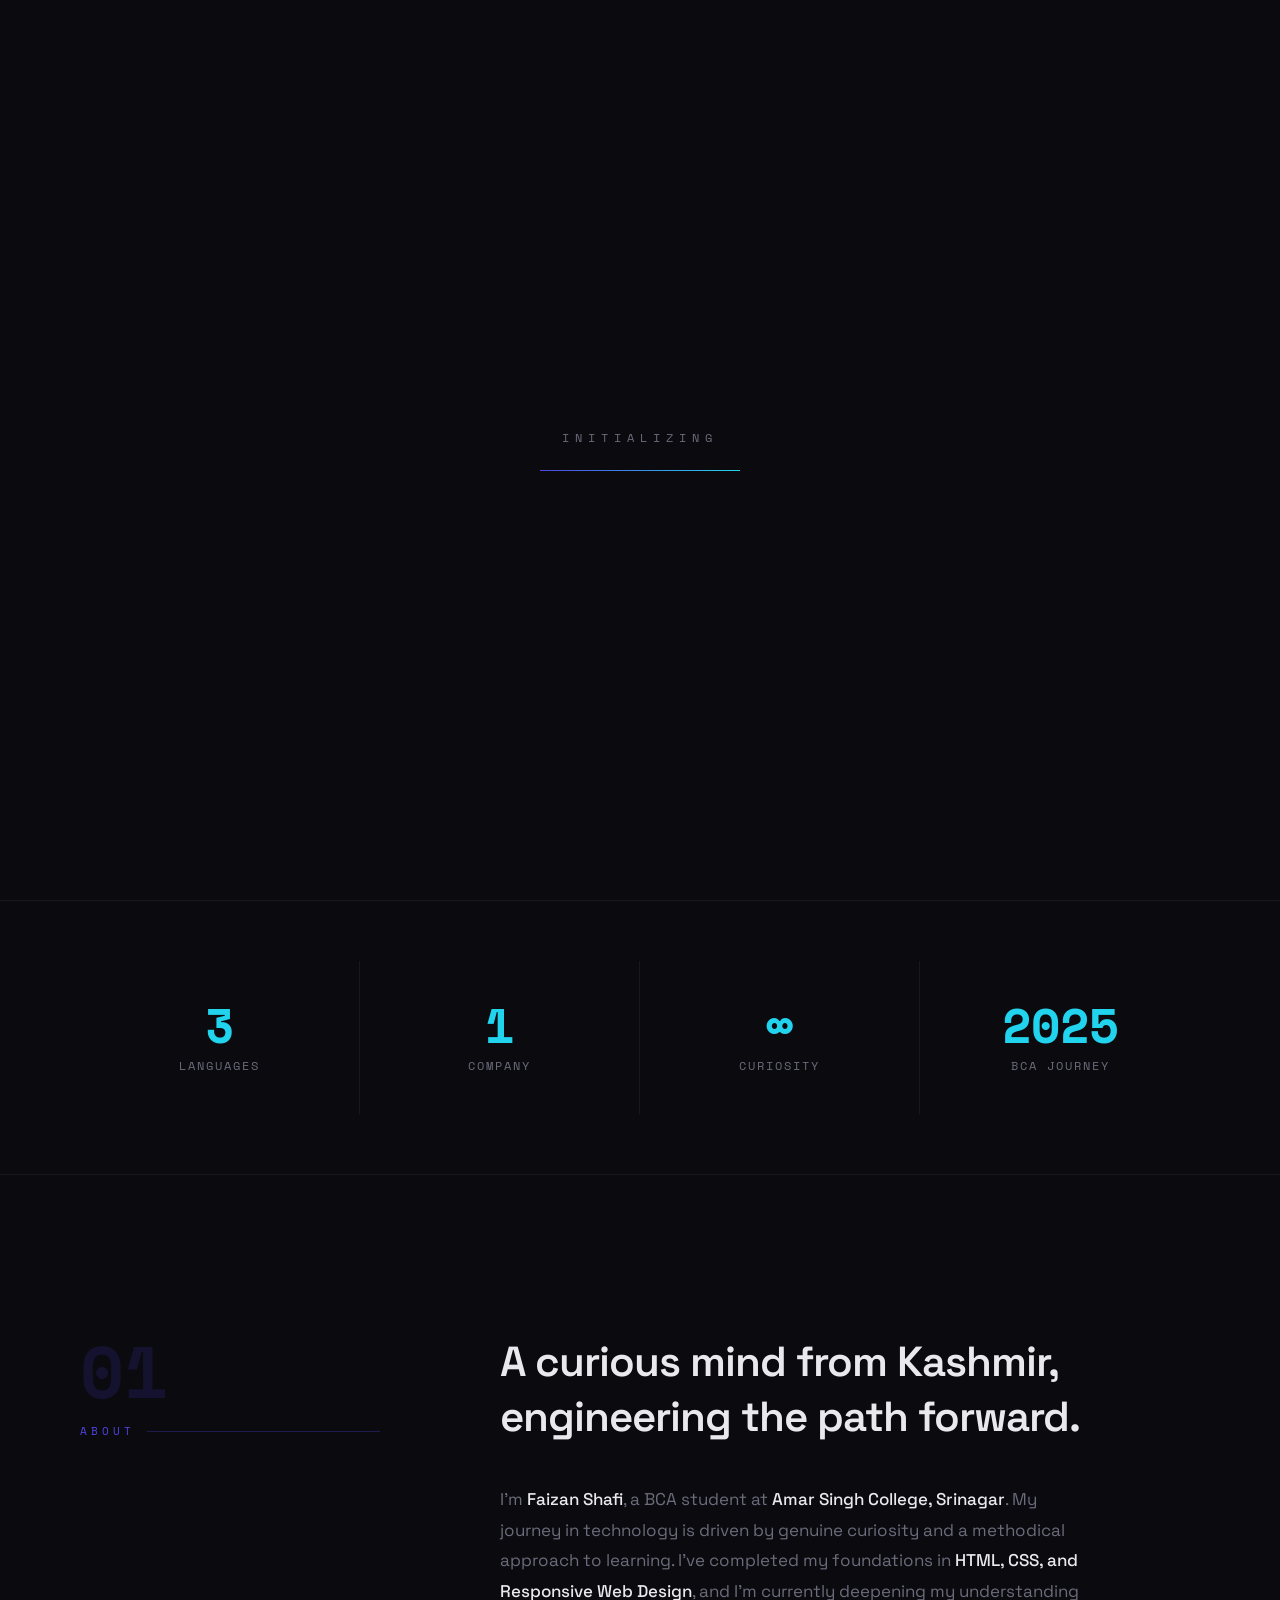
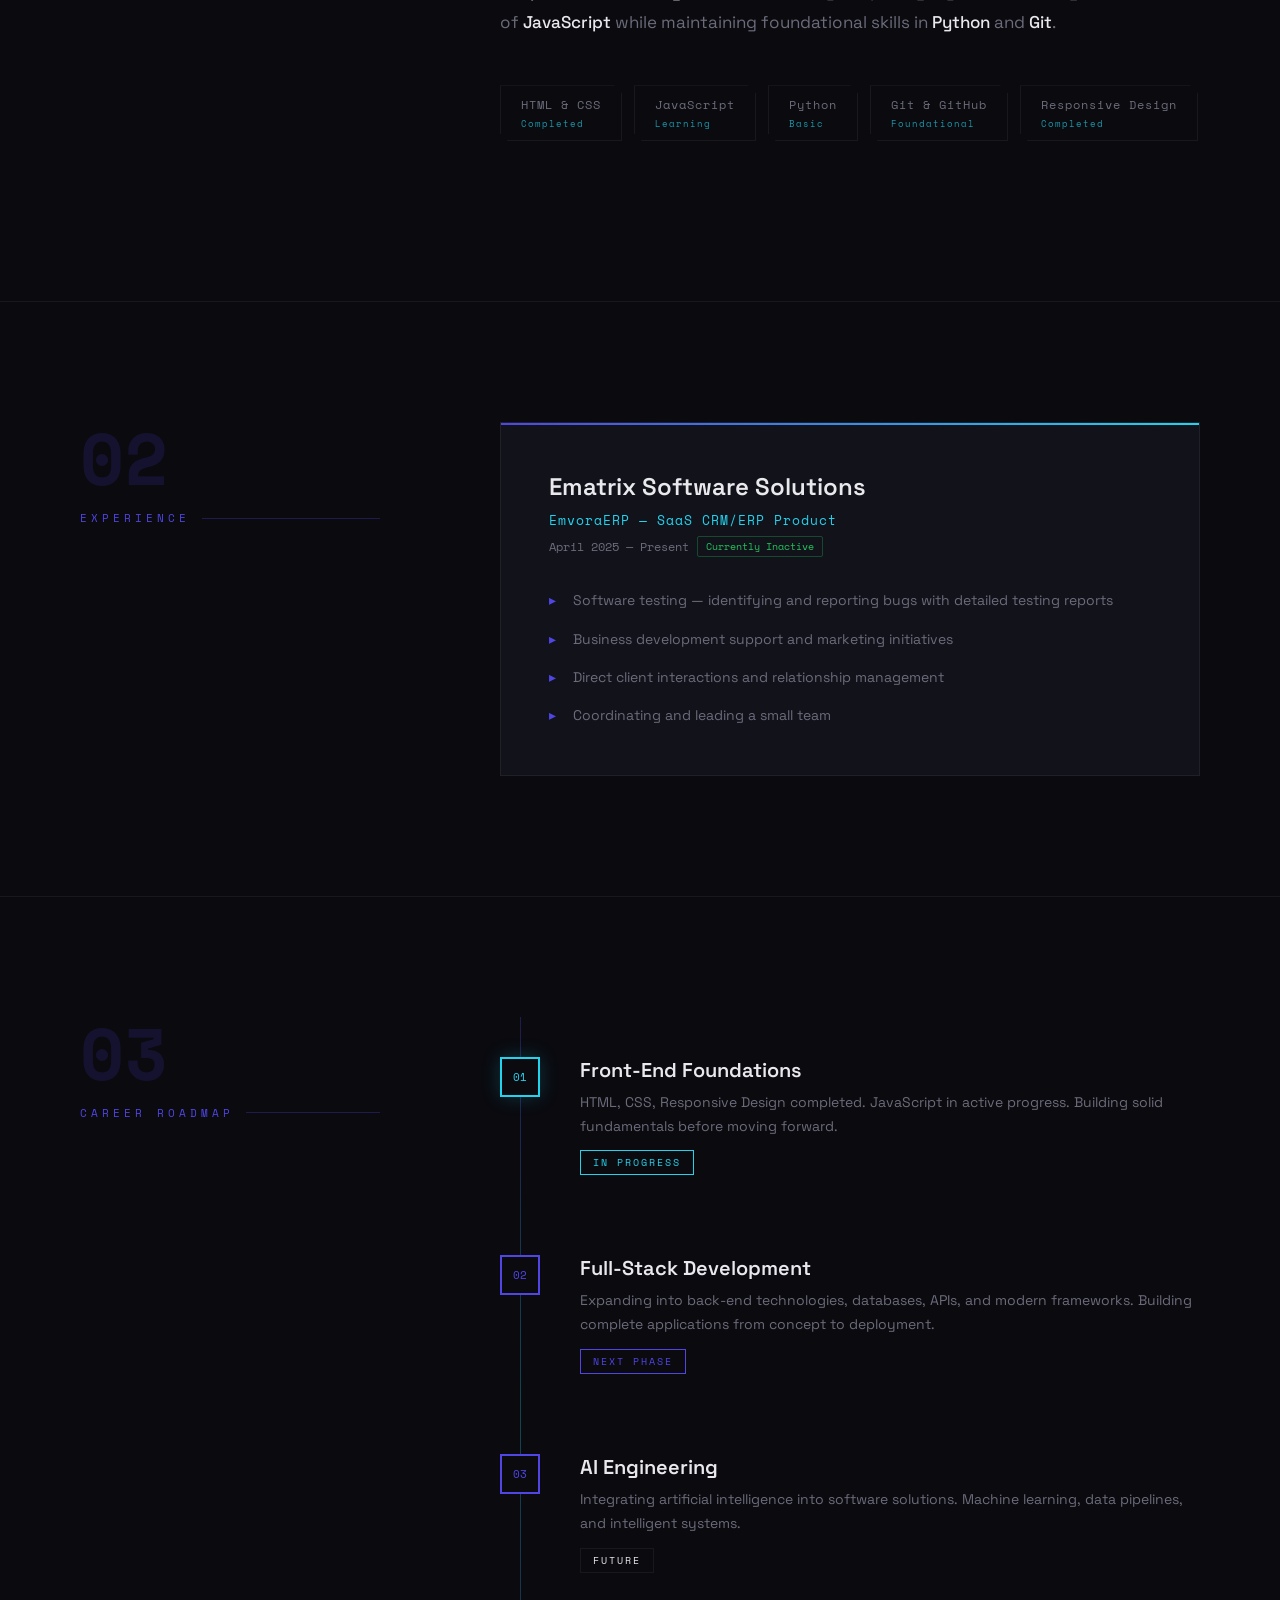
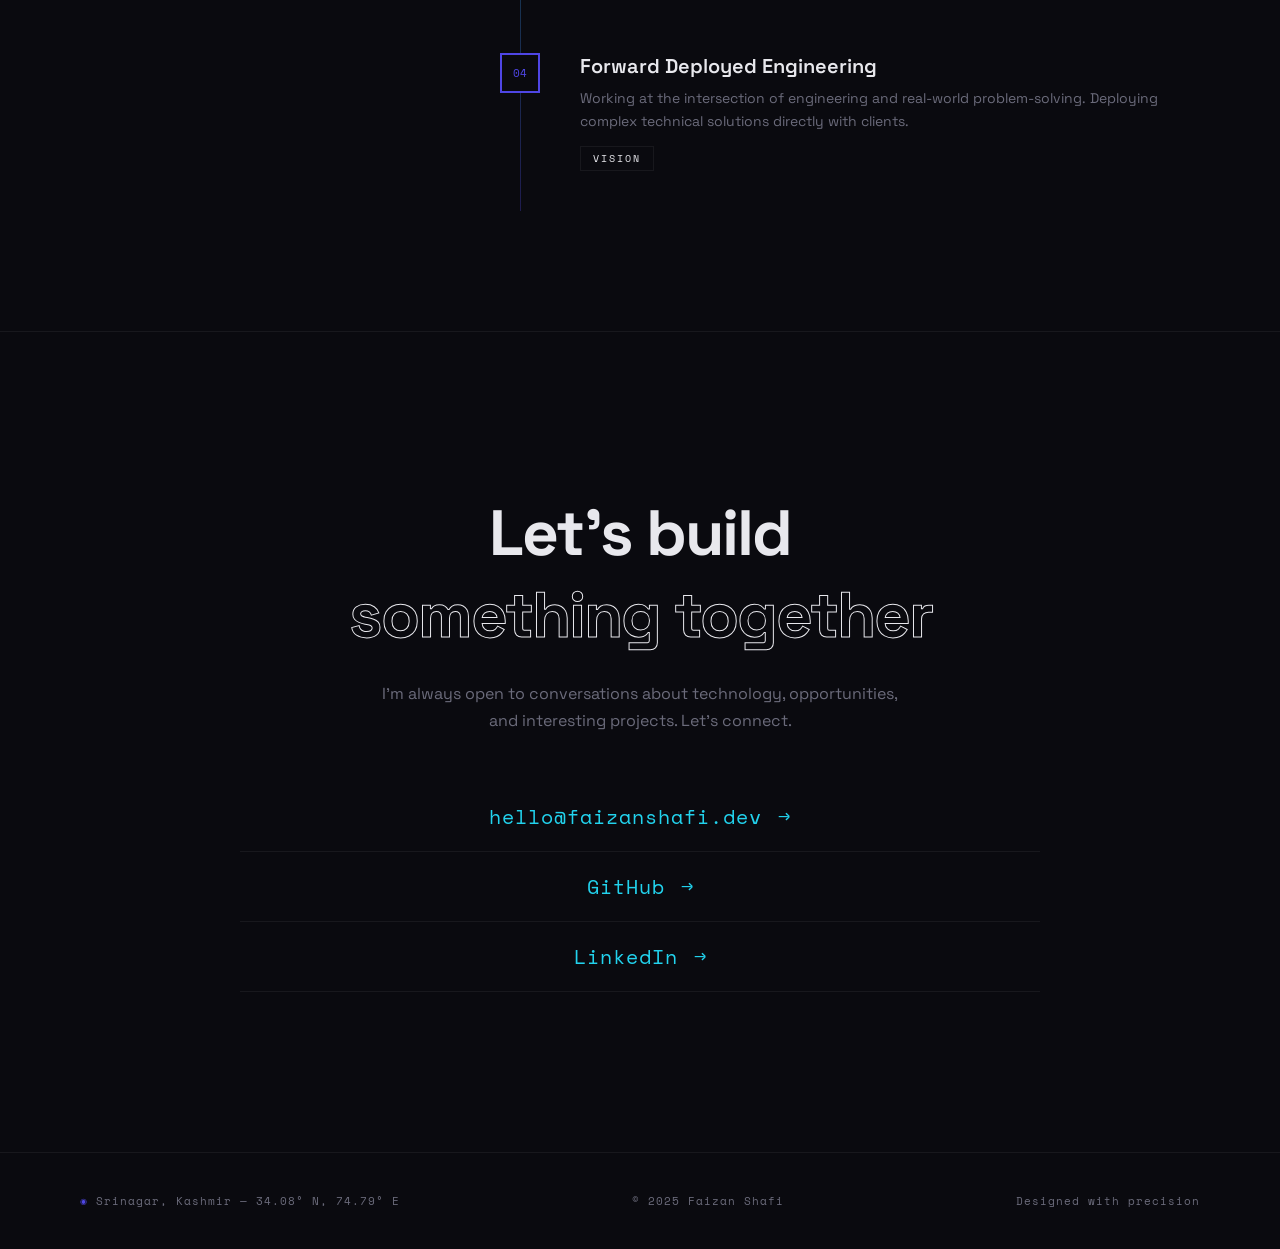
==== index.html @ 07e0421f "added the files new changes and versions upcoming justa prototype" ====
<!DOCTYPE html>
<html lang="en">

<head>
    <meta charset="UTF-8">
    <meta name="viewport" content="width=device-width, initial-scale=1.0">
    <title>Faizan Shafi — Digital Architect Concept</title>
<link rel="stylesheet" href="style.css">
</head>

<body>
    <!-- Loading Screen -->
    <div class="loader" id="loader">
        <div class="loader-text">Initializing</div>
        <div class="loader-bar"></div>
    </div>

    <!-- Scroll Progress -->
    <div class="scroll-progress" id="scrollProgress"></div>

    <!-- Custom Cursor -->
    <div class="cursor" id="cursor"></div>
    <div class="cursor-dot" id="cursorDot"></div>

    <!-- Grid Background -->
    <div class="grid-bg"></div>

    <!-- Architectural Lines -->
    <div class="arch-lines">
        <div class="arch-line"></div>
        <div class="arch-line"></div>
        <div class="arch-line"></div>
        <div class="arch-line"></div>
    </div>

    <!-- Page Coordinates -->
    <div class="page-coords" id="pageCoords">34.0837° N — 74.7973° E</div>

    <!-- Side Navigation -->
    <div class="side-nav">
        <div class="side-nav-dot active" data-section="hero">
            <div class="tooltip">Home</div>
        </div>
        <div class="side-nav-dot" data-section="about-section">
            <div class="tooltip">About</div>
        </div>
        <div class="side-nav-dot" data-section="experience">
            <div class="tooltip">Experience</div>
        </div>
        <div class="side-nav-dot" data-section="roadmap">
            <div class="tooltip">Roadmap</div>
        </div>
        <div class="side-nav-dot" data-section="contact">
            <div class="tooltip">Contact</div>
        </div>
    </div>

    <!-- Navigation -->
    <nav>
        <div class="nav-logo">Faizan Shafi</div>
        <ul class="nav-links">
            <li><a href="#hero" class="hoverable">Home</a></li>
            <li><a href="#about-section" class="hoverable">About</a></li>
            <li><a href="#experience" class="hoverable">Experience</a></li>
            <li><a href="#roadmap" class="hoverable">Roadmap</a></li>
            <li><a href="#contact" class="hoverable">Contact</a></li>
        </ul>
        <div class="nav-status">
            <span class="status-dot"></span>
            Open to opportunities
        </div>
        <button class="mobile-menu-btn hoverable" id="mobileBtn">
            <span></span><span></span><span></span>
        </button>
    </nav>

    <!-- Mobile Menu -->
    <div class="mobile-menu" id="mobileMenu">
        <ul class="mobile-menu-links">
            <li><a href="#hero" class="hoverable mobile-link">Home</a></li>
            <li><a href="#about-section" class="hoverable mobile-link">About</a></li>
            <li><a href="#experience" class="hoverable mobile-link">Experience</a></li>
            <li><a href="#roadmap" class="hoverable mobile-link">Roadmap</a></li>
            <li><a href="#contact" class="hoverable mobile-link">Contact</a></li>
        </ul>
    </div>

    <!-- Hero -->
    <section class="hero" id="hero">
        <div class="hero-content">
            <div class="hero-left">
                <div class="hero-label">Software Engineer</div>
                <h1 class="hero-title">
                    <span class="line">Building</span>
                    <span class="line">the <span class="highlight hoverable">digital</span></span>
                    <span class="line"><span class="highlight hoverable">future</span></span>
                </h1>
                <p class="hero-subtitle">
                    Aspiring software engineer based in Srinagar, Kashmir. Currently crafting my path from front-end
                    foundations through full-stack mastery toward AI engineering.
                </p>
                <div class="hero-actions">
                    <button class="btn-primary hoverable">View My Work</button>
                    <button class="btn-outline hoverable">Get In Touch</button>
                </div>
            </div>
            <div class="hero-right">
                <div class="blueprint-container">
                    <div class="blueprint-ring"></div>
                    <div class="blueprint-ring"></div>
                    <div class="blueprint-ring"></div>
                    <div class="blueprint-node"></div>
                    <div class="blueprint-node"></div>
                    <div class="blueprint-node"></div>
                    <div class="blueprint-node"></div>
                    <div class="blueprint-line"></div>
                    <div class="blueprint-line"></div>
                    <div class="blueprint-center">
                        <div class="blueprint-center-icon">⬡</div>
                        <span>Building</span>
                    </div>
                </div>
            </div>
        </div>
    </section>

    <!-- Stats -->
    <section class="stats-section" id="stats">
        <div class="stats-grid">
            <div class="stat-item" data-delay="0">
                <div class="stat-number" data-count="3">0</div>
                <div class="stat-label">Languages</div>
            </div>
            <div class="stat-item" data-delay="100">
                <div class="stat-number" data-count="1">0</div>
                <div class="stat-label">Company</div>
            </div>
            <div class="stat-item" data-delay="200">
                <div class="stat-number">∞</div>
                <div class="stat-label">Curiosity</div>
            </div>
            <div class="stat-item" data-delay="300">
                <div class="stat-number">2025</div>
                <div class="stat-label">BCA Journey</div>
            </div>
        </div>
    </section>

    <!-- About Preview -->
    <section class="about-preview" id="about-section">
        <div class="about-container">
            <div class="section-marker">
                <div class="section-number">01</div>
                <div class="section-label">About</div>
            </div>
            <div class="about-content">
                <h2 class="scroll-reveal">A curious mind from Kashmir, engineering the path forward.</h2>
                <p class="about-text scroll-reveal">
                    I'm <span>Faizan Shafi</span>, a BCA student at <span>Amar Singh College, Srinagar</span>. My
                    journey in technology is driven by genuine curiosity and a methodical approach to learning. I've
                    completed my foundations in <span>HTML, CSS, and Responsive Web Design</span>, and I'm currently
                    deepening my understanding of <span>JavaScript</span> while maintaining foundational skills in
                    <span>Python</span> and <span>Git</span>.
                </p>
                <div class="tech-stack scroll-reveal">
                    <div class="tech-tag hoverable">
                        HTML & CSS
                        <span class="level">Completed</span>
                    </div>
                    <div class="tech-tag hoverable">
                        JavaScript
                        <span class="level">Learning</span>
                    </div>
                    <div class="tech-tag hoverable">
                        Python
                        <span class="level">Basic</span>
                    </div>
                    <div class="tech-tag hoverable">
                        Git & GitHub
                        <span class="level">Foundational</span>
                    </div>
                    <div class="tech-tag hoverable">
                        Responsive Design
                        <span class="level">Completed</span>
                    </div>
                </div>
            </div>
        </div>
    </section>

    <!-- Experience -->
    <section class="experience-section" id="experience">
        <div class="exp-container">
            <div class="section-marker">
                <div class="section-number">02</div>
                <div class="section-label">Experience</div>
            </div>
            <div class="exp-card scroll-reveal hoverable">
                <div class="exp-company">Ematrix Software Solutions</div>
                <div class="exp-product">EmvoraERP — SaaS CRM/ERP Product</div>
                <div class="exp-period">
                    April 2025 — Present
                    <span class="active">Currently Inactive</span>
                </div>
                <ul class="exp-responsibilities">
                    <li>Software testing — identifying and reporting bugs with detailed testing reports</li>
                    <li>Business development support and marketing initiatives</li>
                    <li>Direct client interactions and relationship management</li>
                    <li>Coordinating and leading a small team</li>
                </ul>
            </div>
        </div>
    </section>

    <!-- Roadmap -->
    <section class="roadmap-section" id="roadmap">
        <div class="roadmap-container">
            <div class="section-marker">
                <div class="section-number">03</div>
                <div class="section-label">Career Roadmap</div>
            </div>
            <div class="roadmap-track">
                <div class="roadmap-item current scroll-reveal">
                    <div class="roadmap-marker">01</div>
                    <div class="roadmap-info">
                        <h3>Front-End Foundations</h3>
                        <p>HTML, CSS, Responsive Design completed. JavaScript in active progress. Building solid
                            fundamentals before moving forward.</p>
                        <span class="status active">In Progress</span>
                    </div>
                </div>
                <div class="roadmap-item scroll-reveal">
                    <div class="roadmap-marker">02</div>
                    <div class="roadmap-info">
                        <h3>Full-Stack Development</h3>
                        <p>Expanding into back-end technologies, databases, APIs, and modern frameworks. Building
                            complete applications from concept to deployment.</p>
                        <span class="status next">Next Phase</span>
                    </div>
                </div>
                <div class="roadmap-item scroll-reveal">
                    <div class="roadmap-marker">03</div>
                    <div class="roadmap-info">
                        <h3>AI Engineering</h3>
                        <p>Integrating artificial intelligence into software solutions. Machine learning, data
                            pipelines, and intelligent systems.</p>
                        <span class="status">Future</span>
                    </div>
                </div>
                <div class="roadmap-item scroll-reveal">
                    <div class="roadmap-marker">04</div>
                    <div class="roadmap-info">
                        <h3>Forward Deployed Engineering</h3>
                        <p>Working at the intersection of engineering and real-world problem-solving. Deploying complex
                            technical solutions directly with clients.</p>
                        <span class="status">Vision</span>
                    </div>
                </div>
            </div>
        </div>
    </section>

    <!-- Contact -->
    <section class="contact-section" id="contact">
        <div class="contact-container">
            <h2 class="contact-heading scroll-reveal">
                Let's build<br><span class="outline-text">something together</span>
            </h2>
            <p class="contact-sub scroll-reveal">
                I'm always open to conversations about technology, opportunities,<br>and interesting projects. Let's
                connect.
            </p>
            <a href="mailto:hello@faizanshafi.dev" class="contact-link scroll-reveal hoverable">
                hello@faizanshafi.dev <span class="arrow">→</span>
            </a>
            <a href="#" class="contact-link scroll-reveal hoverable" style="transition-delay: 0.1s">
                GitHub <span class="arrow">→</span>
            </a>
            <a href="#" class="contact-link scroll-reveal hoverable" style="transition-delay: 0.2s">
                LinkedIn <span class="arrow">→</span>
            </a>
        </div>
    </section>

    <!-- Footer -->
    <footer>
        <div class="footer-coords">Srinagar, Kashmir — 34.08° N, 74.79° E</div>
        <div>© 2025 Faizan Shafi</div>
        <div>Designed with precision</div>
    </footer>

<script src="script.js"></script>
</body>

</html>
---- style.css ----
@import url('https://fonts.googleapis.com/css2?family=Space+Grotesk:wght@300;400;500;600;700&family=Space+Mono:wght@400;700&family=Inter:wght@300;400;500&display=swap');

  * {
      margin: 0;
      padding: 0;
      box-sizing: border-box;
  }

  :root {
      --bg: #0a0a0f;
      --surface: #12121a;
      --border: rgba(255, 255, 255, 0.06);
      --text: #e8e8ed;
      --text-secondary: #6b6b7b;
      --accent: #4f46e5;
      --accent-glow: rgba(79, 70, 229, 0.15);
      --cyan: #22d3ee;
      --grid-color: rgba(255, 255, 255, 0.03);
  }

  html {
      scroll-behavior: smooth;
      scrollbar-width: thin;
      scrollbar-color: var(--accent) var(--bg);
  }

  body {
      background: var(--bg);
      color: var(--text);
      font-family: 'Space Grotesk', sans-serif;
      overflow-x: hidden;
      cursor: none;
  }

  /* Custom Cursor */
  .cursor {
      width: 20px;
      height: 20px;
      border: 1.5px solid var(--cyan);
      border-radius: 50%;
      position: fixed;
      pointer-events: none;
      z-index: 9999;
      transition: transform 0.15s ease, background 0.2s ease, border-color 0.2s ease;
      mix-blend-mode: difference;
  }

  .cursor-dot {
      width: 4px;
      height: 4px;
      background: var(--cyan);
      border-radius: 50%;
      position: fixed;
      pointer-events: none;
      z-index: 9999;
  }

  .cursor.hovering {
      transform: scale(2.5);
      background: rgba(34, 211, 238, 0.1);
      border-color: var(--accent);
  }

  /* Grid Background */
  .grid-bg {
      position: fixed;
      inset: 0;
      background-image:
          linear-gradient(var(--grid-color) 1px, transparent 1px),
          linear-gradient(90deg, var(--grid-color) 1px, transparent 1px);
      background-size: 80px 80px;
      z-index: 0;
      opacity: 0.8;
  }

  .grid-bg::after {
      content: '';
      position: absolute;
      inset: 0;
      background: radial-gradient(ellipse at 50% 0%, var(--accent-glow) 0%, transparent 60%);
  }

  /* Floating Architectural Lines */
  .arch-lines {
      position: fixed;
      inset: 0;
      z-index: 0;
      overflow: hidden;
      pointer-events: none;
  }

  .arch-line {
      position: absolute;
      background: linear-gradient(180deg, transparent, rgba(79, 70, 229, 0.08), transparent);
      width: 1px;
      animation: archFloat 20s ease-in-out infinite;
  }

  .arch-line:nth-child(1) {
      left: 15%;
      height: 100%;
      animation-delay: 0s;
  }

  .arch-line:nth-child(2) {
      left: 35%;
      height: 80%;
      top: 10%;
      animation-delay: -5s;
  }

  .arch-line:nth-child(3) {
      left: 65%;
      height: 90%;
      top: 5%;
      animation-delay: -10s;
  }

  .arch-line:nth-child(4) {
      left: 85%;
      height: 70%;
      top: 15%;
      animation-delay: -15s;
  }

  @keyframes archFloat {

      0%,
      100% {
          opacity: 0.3;
          transform: scaleY(1);
      }

      50% {
          opacity: 0.8;
          transform: scaleY(1.1);
      }
  }

  /* Navigation */
  nav {
      position: fixed;
      top: 0;
      left: 0;
      right: 0;
      z-index: 100;
      padding: 24px 48px;
      display: flex;
      justify-content: space-between;
      align-items: center;
      backdrop-filter: blur(20px);
      background: rgba(10, 10, 15, 0.6);
      border-bottom: 1px solid var(--border);
      transition: all 0.4s ease;
  }

  .nav-logo {
      font-family: 'Space Mono', monospace;
      font-size: 14px;
      letter-spacing: 3px;
      text-transform: uppercase;
      color: var(--cyan);
      position: relative;
  }

  .nav-logo::before {
      content: '//';
      color: var(--accent);
      margin-right: 8px;
      opacity: 0.6;
  }

  .nav-links {
      display: flex;
      gap: 40px;
      list-style: none;
  }

  .nav-links a {
      color: var(--text-secondary);
      text-decoration: none;
      font-size: 13px;
      letter-spacing: 2px;
      text-transform: uppercase;
      font-family: 'Space Mono', monospace;
      position: relative;
      transition: color 0.3s ease;
      padding-bottom: 4px;
  }

  .nav-links a::after {
      content: '';
      position: absolute;
      bottom: 0;
      left: 0;
      width: 0;
      height: 1px;
      background: var(--cyan);
      transition: width 0.4s cubic-bezier(0.25, 0.46, 0.45, 0.94);
  }

  .nav-links a:hover {
      color: var(--text);
  }

  .nav-links a:hover::after {
      width: 100%;
  }

  .nav-status {
      display: flex;
      align-items: center;
      gap: 8px;
      font-size: 11px;
      color: var(--text-secondary);
      font-family: 'Space Mono', monospace;
      letter-spacing: 1px;
  }

  .status-dot {
      width: 6px;
      height: 6px;
      background: #22c55e;
      border-radius: 50%;
      animation: pulse 2s ease-in-out infinite;
  }

  @keyframes pulse {

      0%,
      100% {
          opacity: 1;
          box-shadow: 0 0 0 0 rgba(34, 197, 94, 0.4);
      }

      50% {
          opacity: 0.7;
          box-shadow: 0 0 0 6px rgba(34, 197, 94, 0);
      }
  }

  /* Hero Section */
  .hero {
      position: relative;
      z-index: 1;
      min-height: 100vh;
      display: flex;
      align-items: center;
      padding: 140px 80px 80px;
  }

  .hero-content {
      max-width: 1400px;
      margin: 0 auto;
      width: 100%;
      display: grid;
      grid-template-columns: 1fr 1fr;
      gap: 80px;
      align-items: center;
  }

  .hero-left {
      position: relative;
  }

  .hero-label {
      font-family: 'Space Mono', monospace;
      font-size: 11px;
      letter-spacing: 4px;
      text-transform: uppercase;
      color: var(--accent);
      margin-bottom: 32px;
      opacity: 0;
      transform: translateY(20px);
      animation: fadeUp 0.8s ease forwards 0.3s;
      display: flex;
      align-items: center;
      gap: 12px;
  }

  .hero-label::before {
      content: '';
      width: 40px;
      height: 1px;
      background: var(--accent);
  }

  .hero-title {
      font-size: clamp(48px, 6vw, 88px);
      font-weight: 700;
      line-height: 1.05;
      letter-spacing: -2px;
      margin-bottom: 24px;
      opacity: 0;
      transform: translateY(30px);
      animation: fadeUp 0.8s ease forwards 0.5s;
  }

  .hero-title .line {
      display: block;
      overflow: hidden;
  }

  .hero-title .highlight {
      color: transparent;
      -webkit-text-stroke: 1.5px var(--cyan);
      position: relative;
      display: inline-block;
      transition: all 0.4s ease;
  }

  .hero-title .highlight:hover {
      color: var(--cyan);
      -webkit-text-stroke: 0;
      text-shadow: 0 0 40px rgba(34, 211, 238, 0.3);
  }

  .hero-subtitle {
      font-size: 18px;
      color: var(--text-secondary);
      line-height: 1.7;
      max-width: 480px;
      margin-bottom: 48px;
      font-weight: 300;
      opacity: 0;
      transform: translateY(20px);
      animation: fadeUp 0.8s ease forwards 0.7s;
  }

  .hero-actions {
      display: flex;
      gap: 20px;
      opacity: 0;
      transform: translateY(20px);
      animation: fadeUp 0.8s ease forwards 0.9s;
  }

  .btn-primary {
      padding: 16px 36px;
      background: var(--accent);
      color: white;
      border: none;
      font-family: 'Space Mono', monospace;
      font-size: 12px;
      letter-spacing: 2px;
      text-transform: uppercase;
      cursor: none;
      position: relative;
      overflow: hidden;
      transition: all 0.4s ease;
      clip-path: polygon(0 0, calc(100% - 12px) 0, 100% 12px, 100% 100%, 12px 100%, 0 calc(100% - 12px));
  }

  .btn-primary:hover {
      background: #6366f1;
      transform: translateY(-2px);
      box-shadow: 0 10px 40px rgba(79, 70, 229, 0.3);
  }

  .btn-outline {
      padding: 16px 36px;
      background: transparent;
      color: var(--text);
      border: 1px solid var(--border);
      font-family: 'Space Mono', monospace;
      font-size: 12px;
      letter-spacing: 2px;
      text-transform: uppercase;
      cursor: none;
      transition: all 0.4s ease;
  }

  .btn-outline:hover {
      border-color: var(--cyan);
      color: var(--cyan);
      box-shadow: inset 0 0 30px rgba(34, 211, 238, 0.05);
  }

  /* Hero Right — Blueprint Visualization */
  .hero-right {
      position: relative;
      opacity: 0;
      transform: translateX(40px);
      animation: fadeLeft 1s ease forwards 1s;
  }

  .blueprint-container {
      position: relative;
      width: 100%;
      aspect-ratio: 1;
      max-width: 500px;
      margin-left: auto;
  }

  .blueprint-ring {
      position: absolute;
      border: 1px solid var(--border);
      border-radius: 50%;
      animation: rotate 30s linear infinite;
  }

  .blueprint-ring:nth-child(1) {
      inset: 0;
      border-color: rgba(79, 70, 229, 0.15);
  }

  .blueprint-ring:nth-child(2) {
      inset: 15%;
      border-color: rgba(34, 211, 238, 0.1);
      animation-direction: reverse;
      animation-duration: 25s;
  }

  .blueprint-ring:nth-child(3) {
      inset: 30%;
      border-color: rgba(79, 70, 229, 0.1);
      animation-duration: 20s;
  }

  @keyframes rotate {
      to {
          transform: rotate(360deg);
      }
  }

  .blueprint-node {
      position: absolute;
      width: 10px;
      height: 10px;
      background: var(--accent);
      border-radius: 50%;
      animation: nodeGlow 3s ease-in-out infinite;
  }

  .blueprint-node::after {
      content: '';
      position: absolute;
      inset: -4px;
      border: 1px solid var(--accent);
      border-radius: 50%;
      opacity: 0.3;
      animation: nodePulse 3s ease-in-out infinite;
  }

  .blueprint-node:nth-child(4) {
      top: 0;
      left: 50%;
      transform: translateX(-50%);
  }

  .blueprint-node:nth-child(5) {
      top: 50%;
      right: 0;
      transform: translateY(-50%);
      animation-delay: -1s;
  }

  .blueprint-node:nth-child(6) {
      bottom: 0;
      left: 50%;
      transform: translateX(-50%);
      animation-delay: -2s;
      background: var(--cyan);
  }

  .blueprint-node:nth-child(7) {
      top: 50%;
      left: 0;
      transform: translateY(-50%);
      animation-delay: -0.5s;
  }

  @keyframes nodeGlow {

      0%,
      100% {
          box-shadow: 0 0 10px rgba(79, 70, 229, 0.3);
      }

      50% {
          box-shadow: 0 0 25px rgba(79, 70, 229, 0.6);
      }
  }

  @keyframes nodePulse {

      0%,
      100% {
          transform: scale(1);
          opacity: 0.3;
      }

      50% {
          transform: scale(2);
          opacity: 0;
      }
  }

  .blueprint-center {
      position: absolute;
      inset: 38%;
      display: flex;
      align-items: center;
      justify-content: center;
      flex-direction: column;
      text-align: center;
  }

  .blueprint-center-icon {
      font-size: 36px;
      margin-bottom: 12px;
      color: var(--cyan);
      filter: drop-shadow(0 0 20px rgba(34, 211, 238, 0.3));
  }

  .blueprint-center span {
      font-family: 'Space Mono', monospace;
      font-size: 10px;
      letter-spacing: 3px;
      text-transform: uppercase;
      color: var(--text-secondary);
  }

  /* Connecting Lines */
  .blueprint-line {
      position: absolute;
      background: linear-gradient(90deg, transparent, rgba(79, 70, 229, 0.2), transparent);
      height: 1px;
  }

  .blueprint-line:nth-child(8) {
      top: 50%;
      left: 0;
      right: 0;
  }

  .blueprint-line:nth-child(9) {
      top: 0;
      bottom: 0;
      left: 50%;
      width: 1px;
      height: 100%;
      background: linear-gradient(180deg, transparent, rgba(79, 70, 229, 0.2), transparent);
  }

  /* Stats Section */
  .stats-section {
      position: relative;
      z-index: 1;
      padding: 60px 80px;
      border-top: 1px solid var(--border);
      border-bottom: 1px solid var(--border);
  }

  .stats-grid {
      max-width: 1400px;
      margin: 0 auto;
      display: grid;
      grid-template-columns: repeat(4, 1fr);
      gap: 0;
  }

  .stat-item {
      padding: 40px;
      border-right: 1px solid var(--border);
      text-align: center;
      position: relative;
      transition: all 0.4s ease;
      opacity: 0;
      transform: translateY(20px);
  }

  .stat-item.visible {
      opacity: 1;
      transform: translateY(0);
  }

  .stat-item:last-child {
      border-right: none;
  }

  .stat-item:hover {
      background: rgba(79, 70, 229, 0.03);
  }

  .stat-number {
      font-size: 48px;
      font-weight: 700;
      color: var(--cyan);
      font-family: 'Space Mono', monospace;
      line-height: 1;
      margin-bottom: 8px;
  }

  .stat-label {
      font-size: 12px;
      letter-spacing: 2px;
      text-transform: uppercase;
      color: var(--text-secondary);
      font-family: 'Space Mono', monospace;
  }

  /* About Preview */
  .about-preview {
      position: relative;
      z-index: 1;
      padding: 160px 80px;
  }

  .about-container {
      max-width: 1400px;
      margin: 0 auto;
      display: grid;
      grid-template-columns: 300px 1fr;
      gap: 120px;
      align-items: start;
  }

  .section-marker {
      position: sticky;
      top: 140px;
      font-family: 'Space Mono', monospace;
  }

  .section-number {
      font-size: 72px;
      font-weight: 700;
      color: rgba(79, 70, 229, 0.15);
      line-height: 1;
      margin-bottom: 16px;
  }

  .section-label {
      font-size: 11px;
      letter-spacing: 4px;
      text-transform: uppercase;
      color: var(--accent);
      display: flex;
      align-items: center;
      gap: 12px;
  }

  .section-label::after {
      content: '';
      flex: 1;
      height: 1px;
      background: var(--accent);
      opacity: 0.3;
  }

  .about-content h2 {
      font-size: 42px;
      font-weight: 600;
      line-height: 1.3;
      margin-bottom: 40px;
      letter-spacing: -1px;
      opacity: 0;
      transform: translateY(30px);
  }

  .about-content h2.visible {
      opacity: 1;
      transform: translateY(0);
      transition: all 0.8s ease;
  }

  .about-text {
      font-size: 17px;
      line-height: 1.8;
      color: var(--text-secondary);
      max-width: 600px;
      margin-bottom: 48px;
      opacity: 0;
      transform: translateY(20px);
  }

  .about-text.visible {
      opacity: 1;
      transform: translateY(0);
      transition: all 0.8s ease 0.2s;
  }

  .about-text span {
      color: var(--text);
      font-weight: 500;
  }

  /* Tech Stack Visual */
  .tech-stack {
      display: flex;
      flex-wrap: wrap;
      gap: 12px;
      opacity: 0;
      transform: translateY(20px);
  }

  .tech-stack.visible {
      opacity: 1;
      transform: translateY(0);
      transition: all 0.8s ease 0.4s;
  }

  .tech-tag {
      padding: 10px 20px;
      border: 1px solid var(--border);
      font-family: 'Space Mono', monospace;
      font-size: 12px;
      letter-spacing: 1px;
      color: var(--text-secondary);
      position: relative;
      overflow: hidden;
      transition: all 0.4s ease;
      clip-path: polygon(0 0, calc(100% - 8px) 0, 100% 8px, 100% 100%, 8px 100%, 0 calc(100% - 8px));
  }

  .tech-tag::before {
      content: '';
      position: absolute;
      inset: 0;
      background: linear-gradient(135deg, var(--accent-glow), transparent);
      opacity: 0;
      transition: opacity 0.4s ease;
  }

  .tech-tag:hover {
      border-color: var(--accent);
      color: var(--text);
  }

  .tech-tag:hover::before {
      opacity: 1;
  }

  .tech-tag .level {
      font-size: 9px;
      color: var(--cyan);
      display: block;
      margin-top: 4px;
      opacity: 0.7;
  }

  /* Experience Section */
  .experience-section {
      position: relative;
      z-index: 1;
      padding: 120px 80px;
      border-top: 1px solid var(--border);
  }

  .exp-container {
      max-width: 1400px;
      margin: 0 auto;
      display: grid;
      grid-template-columns: 300px 1fr;
      gap: 120px;
      align-items: start;
  }

  .exp-card {
      background: var(--surface);
      border: 1px solid var(--border);
      padding: 48px;
      position: relative;
      overflow: hidden;
      transition: all 0.5s ease;
      opacity: 0;
      transform: translateY(30px);
  }

  .exp-card.visible {
      opacity: 1;
      transform: translateY(0);
      transition: all 0.8s ease;
  }

  .exp-card::before {
      content: '';
      position: absolute;
      top: 0;
      left: 0;
      right: 0;
      height: 2px;
      background: linear-gradient(90deg, var(--accent), var(--cyan));
  }

  .exp-card:hover {
      border-color: rgba(79, 70, 229, 0.3);
      box-shadow: 0 20px 60px rgba(0, 0, 0, 0.3);
      transform: translateY(-4px);
  }

  .exp-company {
      font-size: 24px;
      font-weight: 600;
      margin-bottom: 8px;
  }

  .exp-product {
      font-family: 'Space Mono', monospace;
      font-size: 13px;
      color: var(--cyan);
      margin-bottom: 6px;
      letter-spacing: 1px;
  }

  .exp-period {
      font-family: 'Space Mono', monospace;
      font-size: 12px;
      color: var(--text-secondary);
      margin-bottom: 32px;
      display: flex;
      align-items: center;
      gap: 8px;
  }

  .exp-period .active {
      color: #22c55e;
      font-size: 10px;
      padding: 2px 8px;
      border: 1px solid rgba(34, 197, 94, 0.3);
      border-radius: 2px;
  }

  .exp-responsibilities {
      list-style: none;
      display: flex;
      flex-direction: column;
      gap: 16px;
  }

  .exp-responsibilities li {
      font-size: 14px;
      color: var(--text-secondary);
      padding-left: 24px;
      position: relative;
      line-height: 1.6;
  }

  .exp-responsibilities li::before {
      content: '▸';
      position: absolute;
      left: 0;
      color: var(--accent);
  }

  /* Roadmap Section */
  .roadmap-section {
      position: relative;
      z-index: 1;
      padding: 120px 80px;
      border-top: 1px solid var(--border);
  }

  .roadmap-container {
      max-width: 1400px;
      margin: 0 auto;
      display: grid;
      grid-template-columns: 300px 1fr;
      gap: 120px;
      align-items: start;
  }

  .roadmap-track {
      position: relative;
      display: flex;
      flex-direction: column;
      gap: 0;
  }

  .roadmap-track::before {
      content: '';
      position: absolute;
      left: 20px;
      top: 0;
      bottom: 0;
      width: 1px;
      background: linear-gradient(180deg, var(--accent), var(--cyan), var(--accent));
      opacity: 0.3;
  }

  .roadmap-item {
      display: flex;
      gap: 40px;
      align-items: flex-start;
      padding: 40px 0;
      position: relative;
      opacity: 0;
      transform: translateX(-20px);
  }

  .roadmap-item.visible {
      opacity: 1;
      transform: translateX(0);
      transition: all 0.8s ease;
  }

  .roadmap-marker {
      width: 40px;
      height: 40px;
      min-width: 40px;
      border: 2px solid var(--accent);
      display: flex;
      align-items: center;
      justify-content: center;
      font-family: 'Space Mono', monospace;
      font-size: 11px;
      color: var(--accent);
      background: var(--bg);
      position: relative;
      z-index: 1;
      transition: all 0.4s ease;
  }

  .roadmap-item:hover .roadmap-marker {
      background: var(--accent);
      color: white;
      box-shadow: 0 0 30px rgba(79, 70, 229, 0.4);
  }

  .roadmap-item.current .roadmap-marker {
      border-color: var(--cyan);
      color: var(--cyan);
      box-shadow: 0 0 20px rgba(34, 211, 238, 0.2);
  }

  .roadmap-info h3 {
      font-size: 20px;
      font-weight: 600;
      margin-bottom: 8px;
  }

  .roadmap-info p {
      font-size: 14px;
      color: var(--text-secondary);
      line-height: 1.7;
  }

  .roadmap-info .status {
      font-family: 'Space Mono', monospace;
      font-size: 10px;
      letter-spacing: 2px;
      text-transform: uppercase;
      margin-top: 12px;
      display: inline-block;
      padding: 4px 12px;
      border: 1px solid var(--border);
  }

  .roadmap-info .status.active {
      border-color: var(--cyan);
      color: var(--cyan);
  }

  .roadmap-info .status.next {
      border-color: var(--accent);
      color: var(--accent);
  }

  /* Contact Section */
  .contact-section {
      position: relative;
      z-index: 1;
      padding: 160px 80px;
      border-top: 1px solid var(--border);
      text-align: center;
  }

  .contact-container {
      max-width: 800px;
      margin: 0 auto;
  }

  .contact-heading {
      font-size: clamp(36px, 5vw, 64px);
      font-weight: 700;
      letter-spacing: -2px;
      margin-bottom: 24px;
      opacity: 0;
      transform: translateY(30px);
  }

  .contact-heading.visible {
      opacity: 1;
      transform: translateY(0);
      transition: all 0.8s ease;
  }

  .contact-heading .outline-text {
      color: transparent;
      -webkit-text-stroke: 1px var(--text);
  }

  .contact-sub {
      color: var(--text-secondary);
      font-size: 16px;
      line-height: 1.7;
      margin-bottom: 48px;
      opacity: 0;
  }

  .contact-sub.visible {
      opacity: 1;
      transition: all 0.8s ease 0.2s;
  }

  .contact-link {
      display: inline-flex;
      align-items: center;
      gap: 16px;
      font-size: 20px;
      color: var(--cyan);
      text-decoration: none;
      font-family: 'Space Mono', monospace;
      letter-spacing: 1px;
      padding: 20px 0;
      border-bottom: 1px solid var(--border);
      transition: all 0.4s ease;
      width: 100%;
      justify-content: center;
      opacity: 0;
      transform: translateY(20px);
  }

  .contact-link.visible {
      opacity: 1;
      transform: translateY(0);
      transition: all 0.6s ease;
  }

  .contact-link:hover {
      color: var(--accent);
      border-bottom-color: var(--accent);
      letter-spacing: 3px;
  }

  .contact-link .arrow {
      transition: transform 0.3s ease;
  }

  .contact-link:hover .arrow {
      transform: translateX(8px);
  }

  /* Footer */
  footer {
      position: relative;
      z-index: 1;
      padding: 40px 80px;
      border-top: 1px solid var(--border);
      display: flex;
      justify-content: space-between;
      align-items: center;
      font-family: 'Space Mono', monospace;
      font-size: 11px;
      color: var(--text-secondary);
      letter-spacing: 1px;
  }

  .footer-coords {
      display: flex;
      align-items: center;
      gap: 8px;
  }

  .footer-coords::before {
      content: '◉';
      color: var(--accent);
      font-size: 8px;
  }

  /* Scroll Progress */
  .scroll-progress {
      position: fixed;
      top: 0;
      left: 0;
      height: 2px;
      background: linear-gradient(90deg, var(--accent), var(--cyan));
      z-index: 200;
      transition: width 0.1s linear;
  }

  /* Page Coordinates */
  .page-coords {
      position: fixed;
      bottom: 40px;
      left: 48px;
      z-index: 50;
      font-family: 'Space Mono', monospace;
      font-size: 10px;
      color: var(--text-secondary);
      letter-spacing: 2px;
      writing-mode: vertical-rl;
      opacity: 0.4;
  }

  .side-nav {
      position: fixed;
      right: 48px;
      top: 50%;
      transform: translateY(-50%);
      z-index: 50;
      display: flex;
      flex-direction: column;
      gap: 16px;
  }

  .side-nav-dot {
      width: 8px;
      height: 8px;
      border: 1px solid var(--text-secondary);
      border-radius: 50%;
      cursor: none;
      transition: all 0.3s ease;
      position: relative;
  }

  .side-nav-dot.active {
      background: var(--cyan);
      border-color: var(--cyan);
      box-shadow: 0 0 10px rgba(34, 211, 238, 0.4);
  }

  .side-nav-dot:hover {
      border-color: var(--cyan);
      transform: scale(1.5);
  }

  .side-nav-dot .tooltip {
      position: absolute;
      right: 24px;
      top: 50%;
      transform: translateY(-50%);
      background: var(--surface);
      border: 1px solid var(--border);
      padding: 6px 12px;
      font-family: 'Space Mono', monospace;
      font-size: 10px;
      letter-spacing: 1px;
      text-transform: uppercase;
      color: var(--text-secondary);
      white-space: nowrap;
      opacity: 0;
      pointer-events: none;
      transition: all 0.3s ease;
  }

  .side-nav-dot:hover .tooltip {
      opacity: 1;
      right: 28px;
  }

  /* Animations */
  @keyframes fadeUp {
      to {
          opacity: 1;
          transform: translateY(0);
      }
  }

  @keyframes fadeLeft {
      to {
          opacity: 1;
          transform: translateX(0);
      }
  }

  /* Mobile Styles */
  .mobile-menu-btn {
      display: none;
      flex-direction: column;
      gap: 5px;
      background: none;
      border: none;
      cursor: none;
      padding: 8px;
  }

  .mobile-menu-btn span {
      width: 24px;
      height: 1px;
      background: var(--text);
      transition: all 0.3s ease;
  }

  @media (max-width: 1024px) {
      .hero {
          padding: 120px 40px 60px;
      }

      .hero-content {
          grid-template-columns: 1fr;
          gap: 60px;
      }

      .hero-right {
          display: none;
      }

      .about-container,
      .exp-container,
      .roadmap-container {
          grid-template-columns: 1fr;
          gap: 40px;
      }

      .section-marker {
          position: relative;
          top: 0;
      }

      .stats-grid {
          grid-template-columns: repeat(2, 1fr);
      }

      .stat-item {
          border-bottom: 1px solid var(--border);
      }

      .side-nav {
          display: none;
      }

      .page-coords {
          display: none;
      }
  }

  @media (max-width: 768px) {
      nav {
          padding: 16px 24px;
      }

      .nav-links {
          display: none;
      }

      .nav-status {
          display: none;
      }

      .mobile-menu-btn {
          display: flex;
      }

      .hero {
          padding: 100px 24px 60px;
      }

      .hero-title {
          letter-spacing: -1px;
      }

      .stats-grid {
          grid-template-columns: 1fr 1fr;
      }

      .about-preview,
      .experience-section,
      .roadmap-section,
      .contact-section {
          padding: 80px 24px;
      }

      .stats-section {
          padding: 40px 24px;
      }

      footer {
          padding: 30px 24px;
          flex-direction: column;
          gap: 16px;
      }

      .exp-card {
          padding: 32px 24px;
      }

      .roadmap-item {
          gap: 20px;
      }

      .contact-link {
          font-size: 14px;
      }
  }

  @media (max-width: 480px) {
      .stats-grid {
          grid-template-columns: 1fr;
      }

      .stat-item {
          border-right: none;
      }
  }

  /* Mobile Menu Overlay */
  .mobile-menu {
      position: fixed;
      inset: 0;
      background: rgba(10, 10, 15, 0.97);
      backdrop-filter: blur(30px);
      z-index: 99;
      display: flex;
      align-items: center;
      justify-content: center;
      opacity: 0;
      pointer-events: none;
      transition: opacity 0.4s ease;
  }

  .mobile-menu.active {
      opacity: 1;
      pointer-events: all;
  }

  .mobile-menu-links {
      list-style: none;
      text-align: center;
      display: flex;
      flex-direction: column;
      gap: 32px;
  }

  .mobile-menu-links a {
      color: var(--text);
      text-decoration: none;
      font-size: 32px;
      font-weight: 600;
      letter-spacing: -1px;
      transition: color 0.3s ease;
  }

  .mobile-menu-links a:hover {
      color: var(--cyan);
  }

  /* Loading Screen */
  .loader {
      position: fixed;
      inset: 0;
      background: var(--bg);
      z-index: 10000;
      display: flex;
      align-items: center;
      justify-content: center;
      flex-direction: column;
      gap: 24px;
      transition: opacity 0.6s ease, visibility 0.6s ease;
  }

  .loader.hidden {
      opacity: 0;
      visibility: hidden;
  }

  .loader-text {
      font-family: 'Space Mono', monospace;
      font-size: 12px;
      letter-spacing: 6px;
      text-transform: uppercase;
      color: var(--text-secondary);
      animation: loaderPulse 1.5s ease-in-out infinite;
  }

  .loader-bar {
      width: 200px;
      height: 1px;
      background: var(--border);
      position: relative;
      overflow: hidden;
  }

  .loader-bar::after {
      content: '';
      position: absolute;
      left: 0;
      top: 0;
      bottom: 0;
      width: 0;
      background: linear-gradient(90deg, var(--accent), var(--cyan));
      animation: loaderFill 2s ease forwards;
  }

  @keyframes loaderFill {
      to {
          width: 100%;
      }
  }

  @keyframes loaderPulse {

      0%,
      100% {
          opacity: 1;
      }

      50% {
          opacity: 0.4;
      }
  }
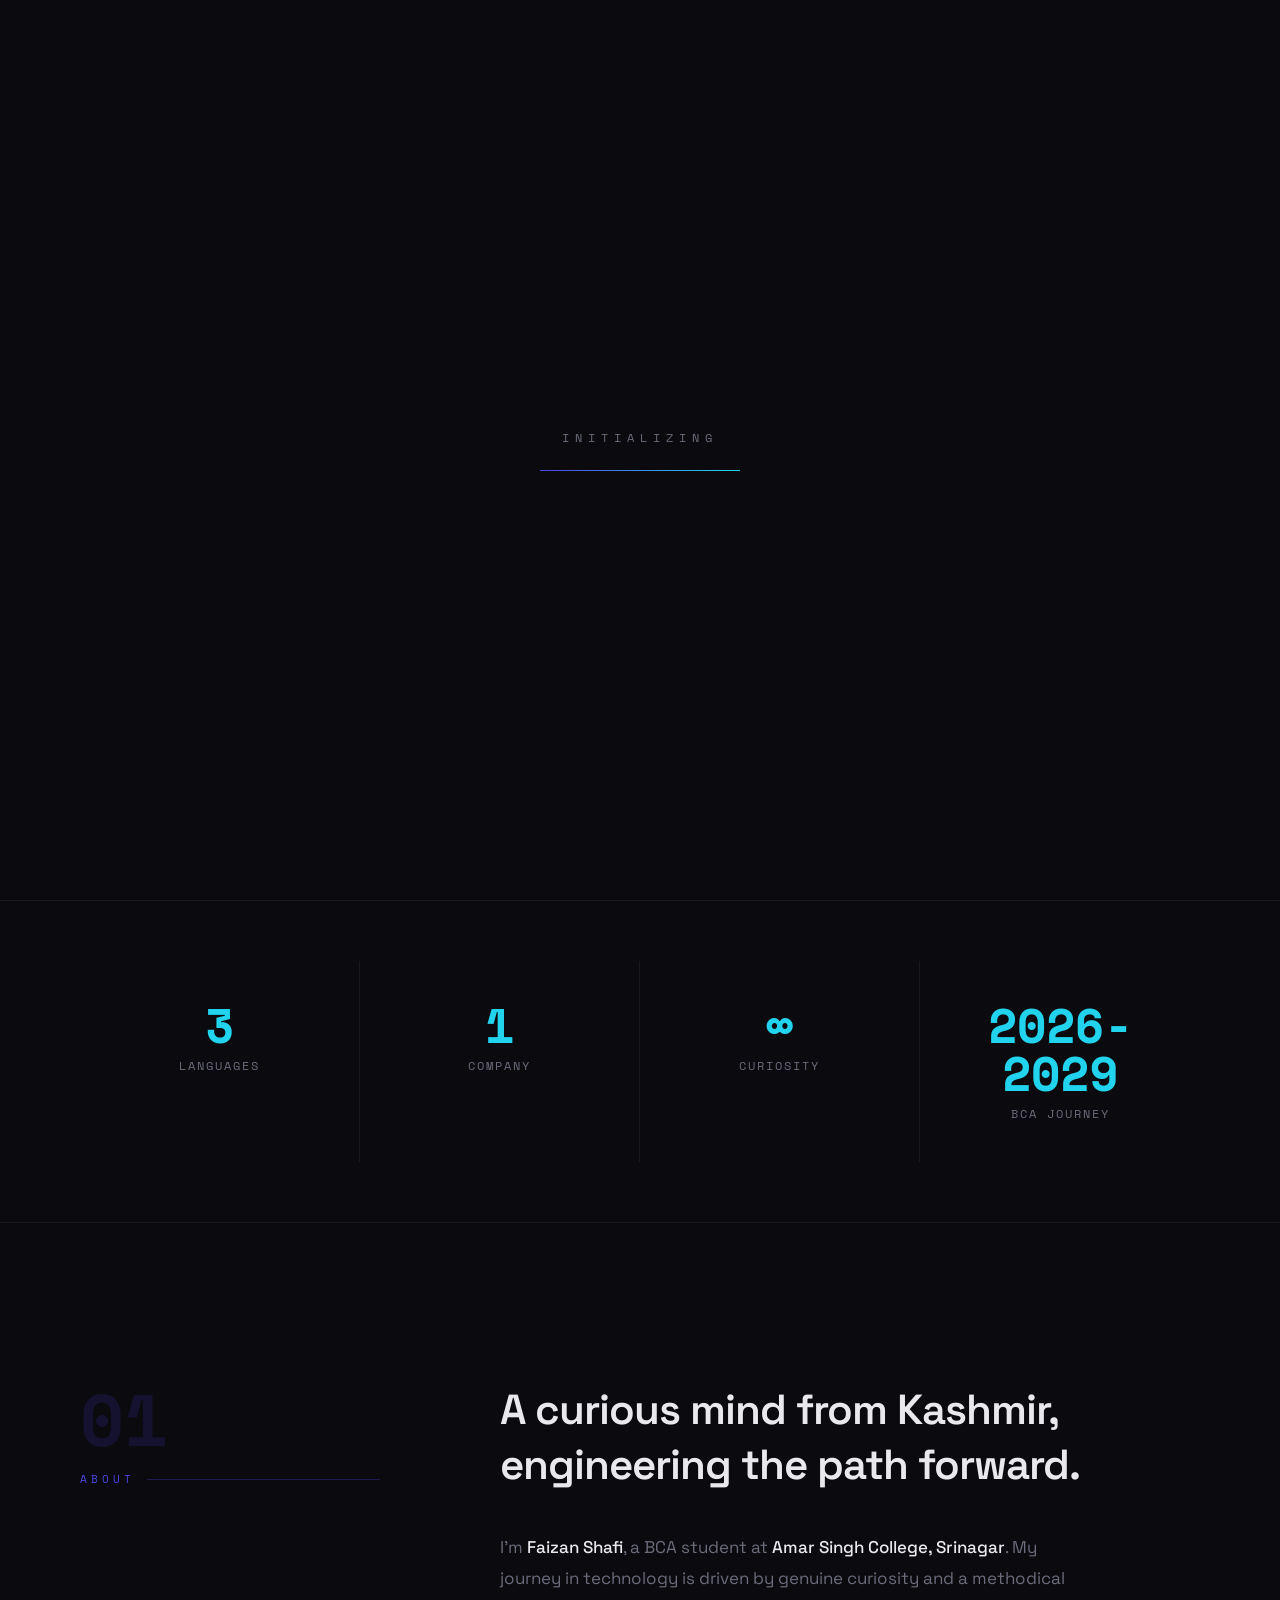
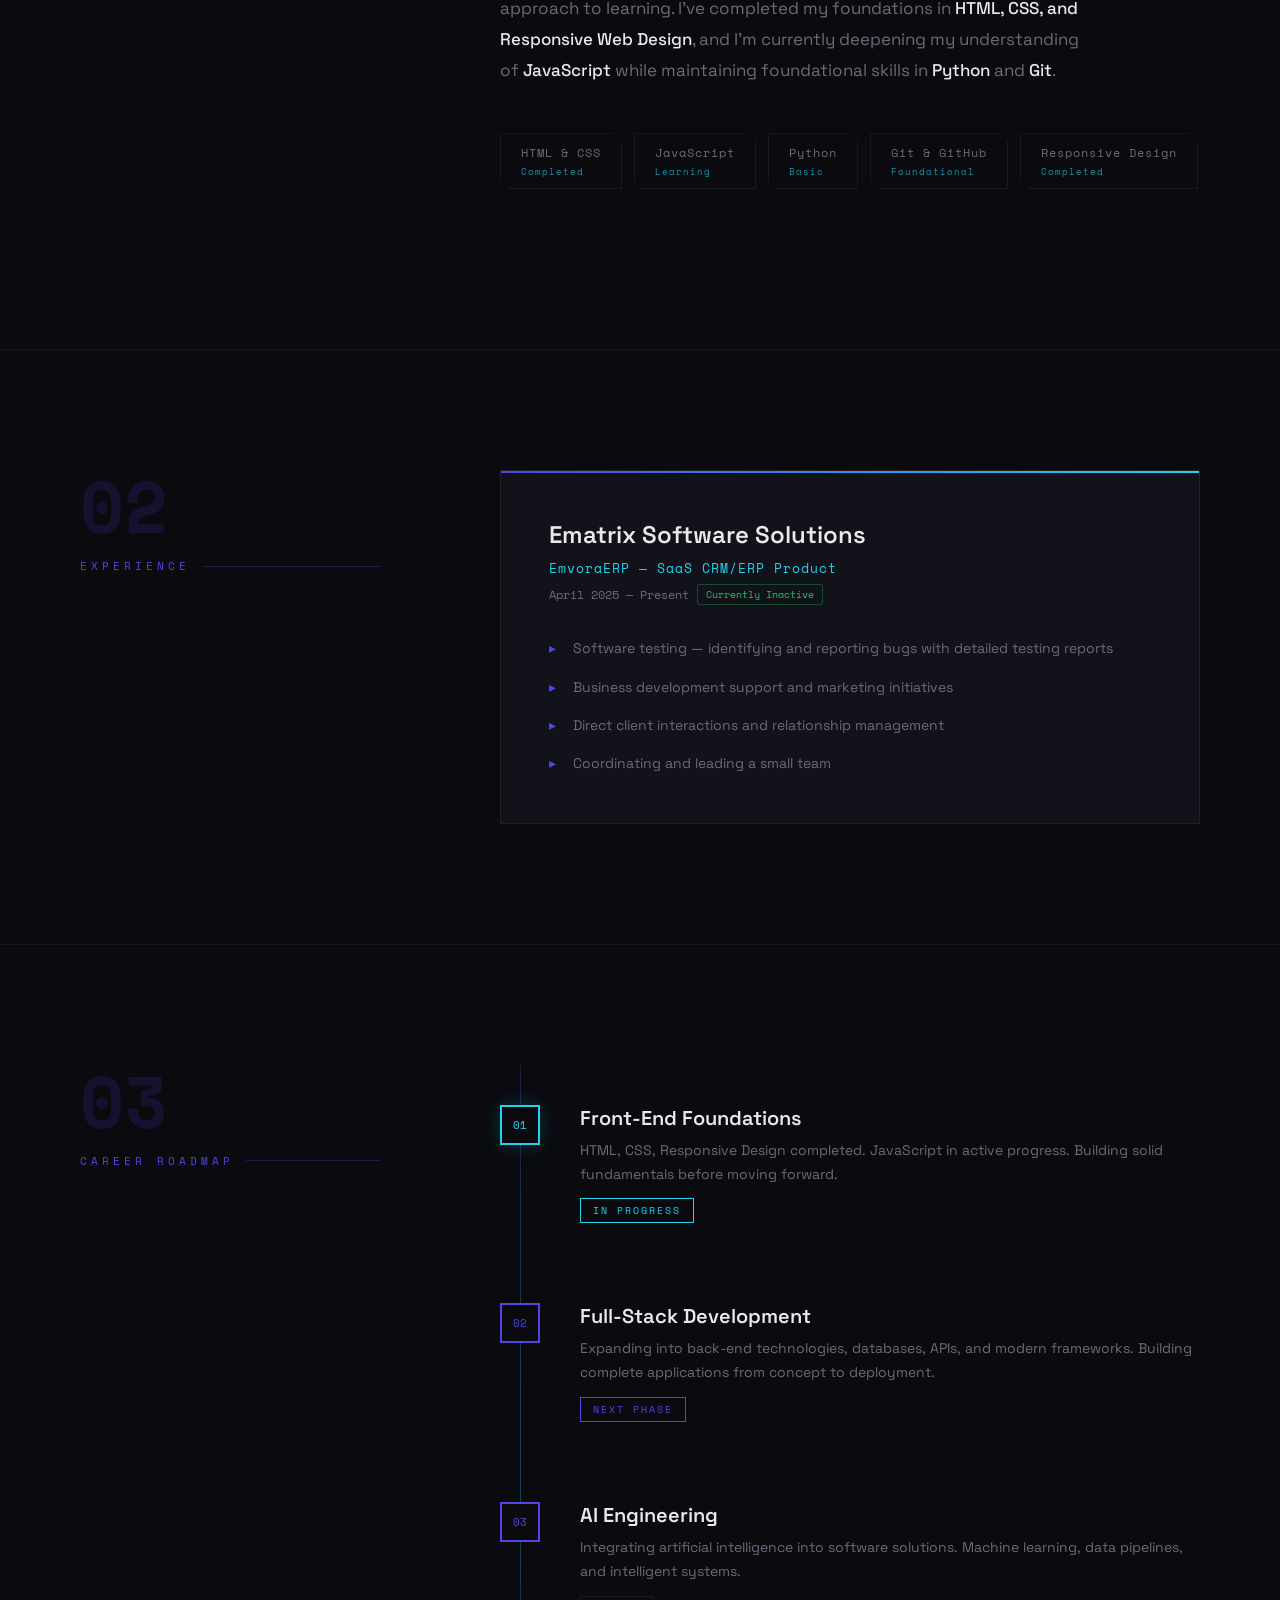
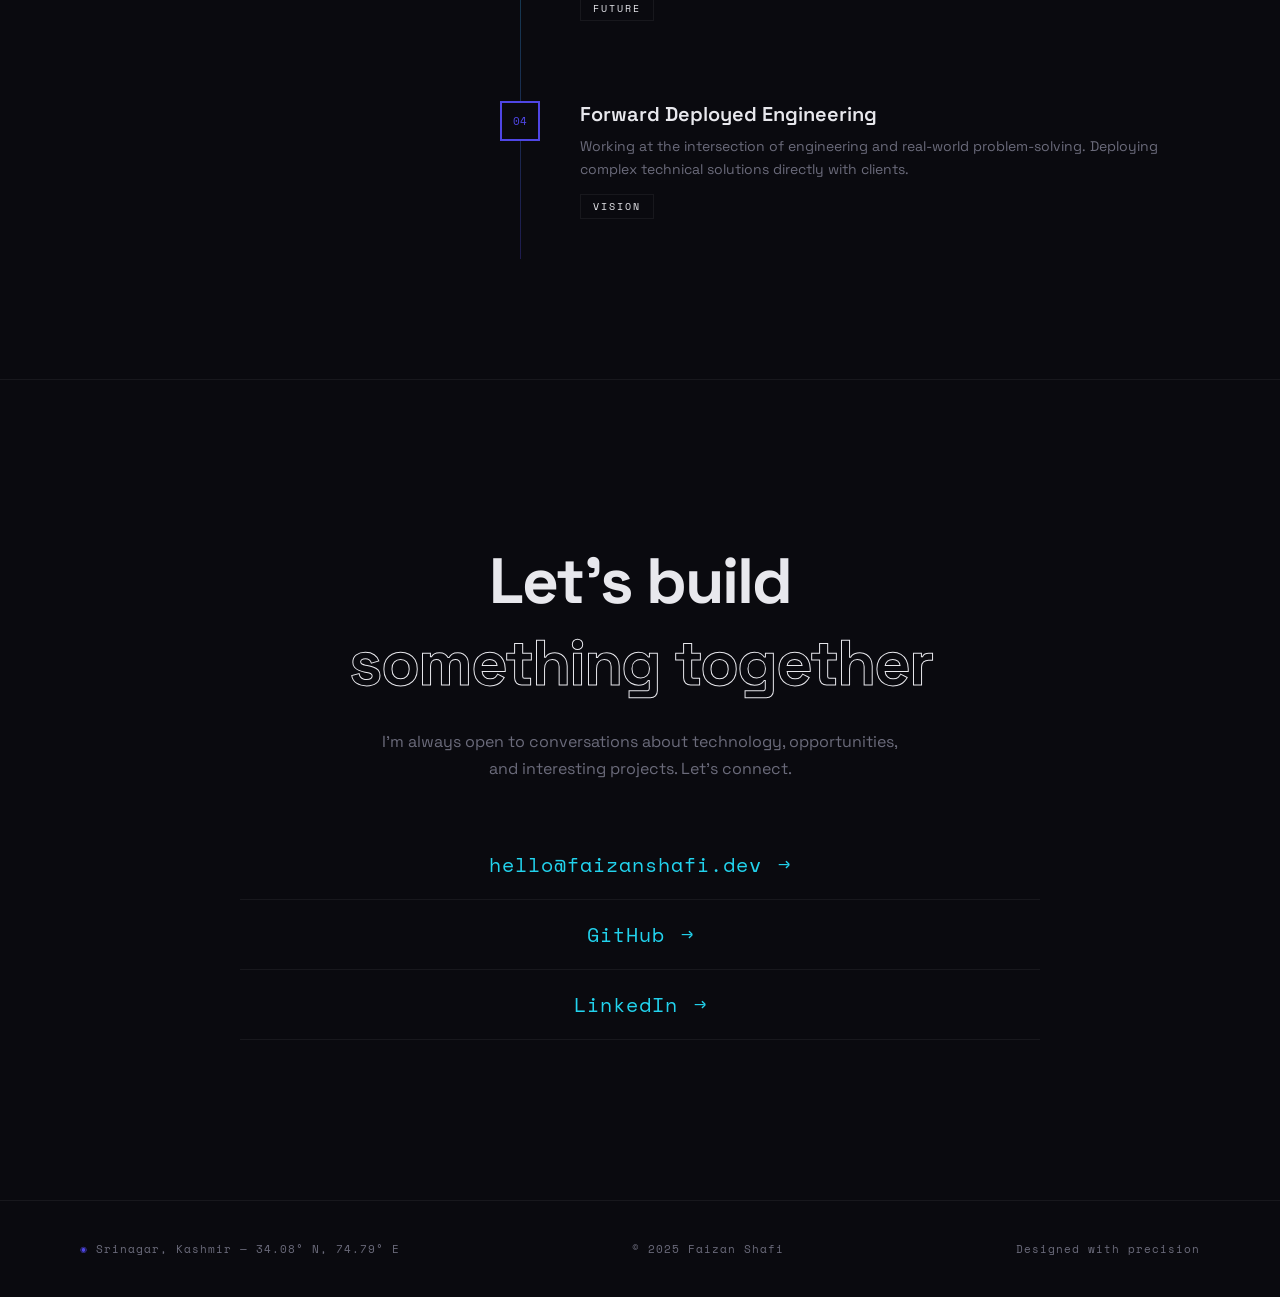
==== commit 6b5063b0: "fixed the bca juorney date" ====
--- a/index.html
+++ b/index.html
@@ -140,7 +140,7 @@
                 <div class="stat-label">Curiosity</div>
             </div>
             <div class="stat-item" data-delay="300">
-                <div class="stat-number">2025</div>
+                <div class="stat-number">2026-2029</div>
                 <div class="stat-label">BCA Journey</div>
             </div>
         </div>
